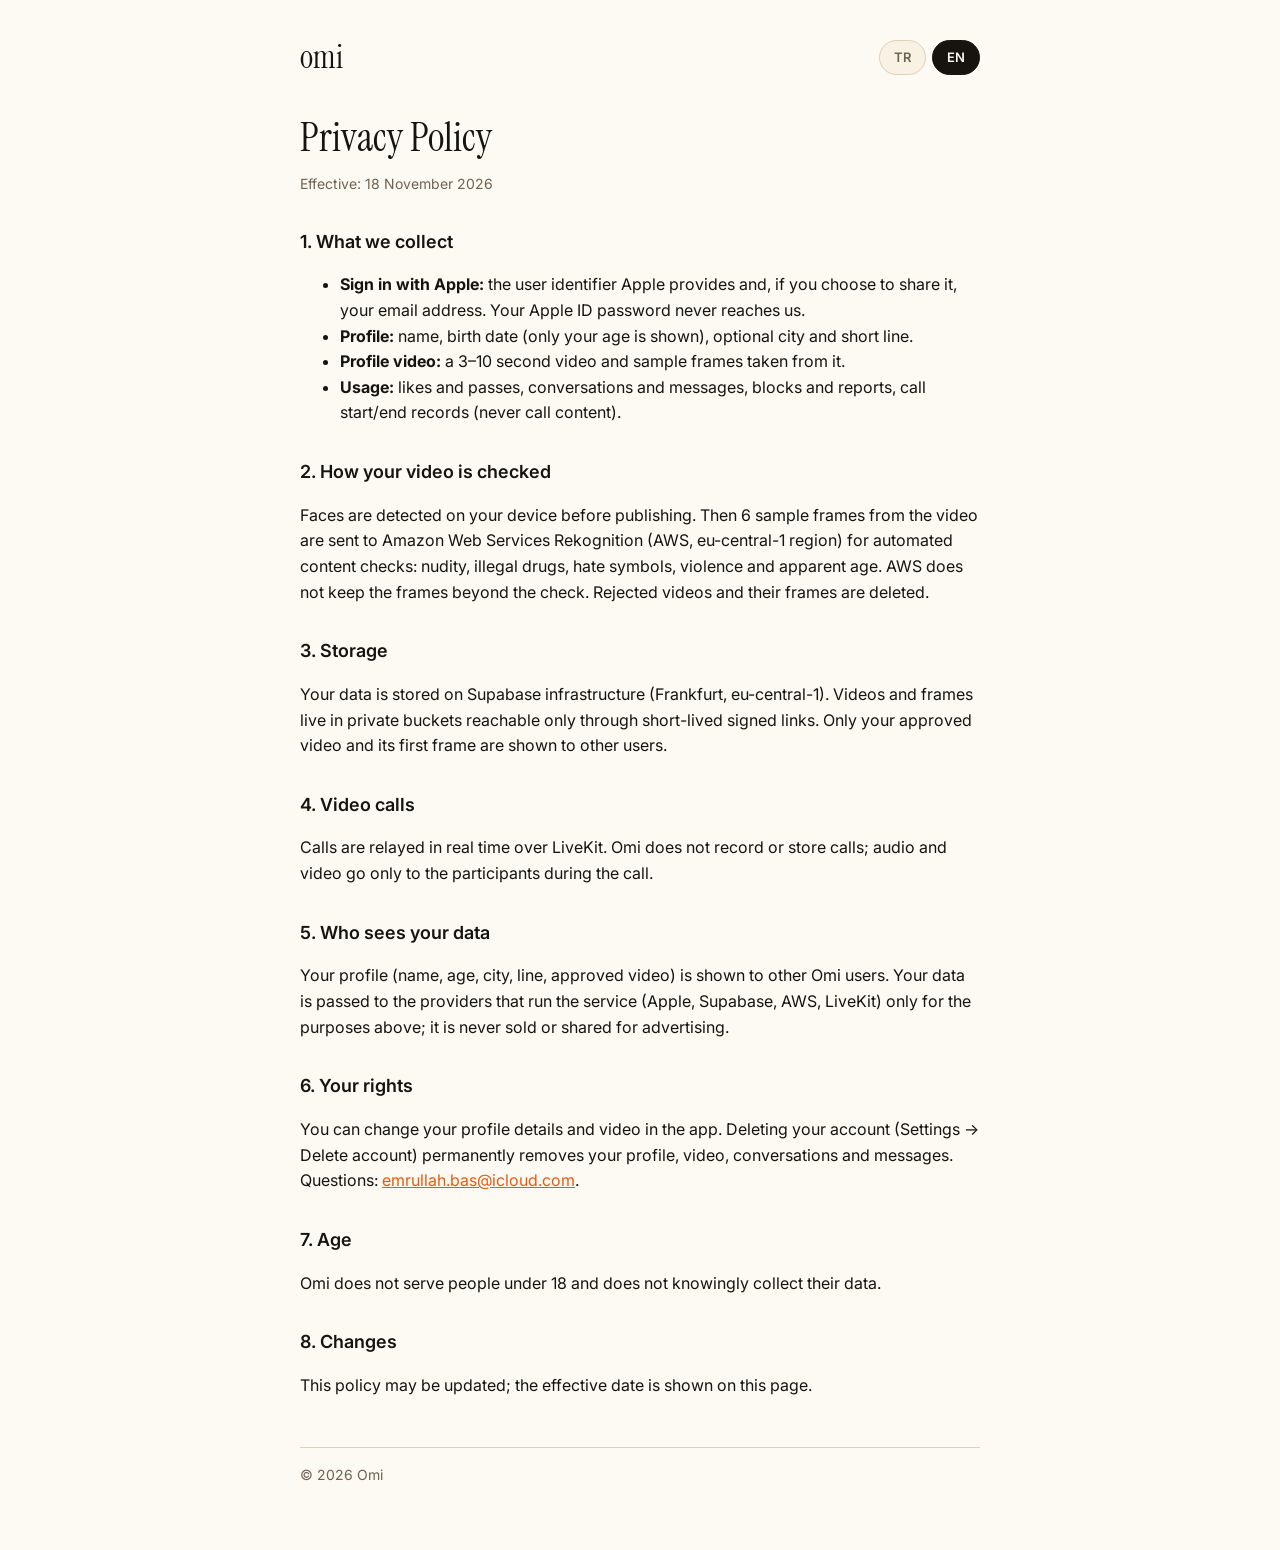
==== privacy.html @ 00ca7107 "Omi legal pages (TR/EN): terms and privacy" ====
<!doctype html><html lang="en"><head><meta charset="utf-8"><meta name="viewport" content="width=device-width, initial-scale=1"><link rel="preconnect" href="https://fonts.googleapis.com"><link href="https://fonts.googleapis.com/css2?family=Instrument+Serif&family=Inter:wght@400;600&display=swap" rel="stylesheet"><link rel="stylesheet" href="style.css"><script src="lang.js"></script><title>Omi — Privacy Policy</title></head><body><main><header><a class="wordmark" href="index.html">omi</a><div class="lang"><button data-set="tr">TR</button><button data-set="en">EN</button></div></header>
<section data-lang="tr"><h1>Gizlilik Politikası</h1><p class="muted">Yürürlük tarihi: 18 Kasım 2026</p>
<h2>1. Topladığımız veriler</h2><ul><li><strong>Apple ile Giriş:</strong> Apple'ın ilettiği kullanıcı kimliği ve (paylaşmayı seçerseniz) e-posta adresi. Apple Kimliğinizin parolası bize ulaşmaz.</li><li><strong>Profil:</strong> ad, doğum tarihi (yalnızca yaşınız gösterilir), isteğe bağlı şehir ve tanıtım satırı.</li><li><strong>Profil videosu:</strong> 3–10 saniyelik video ve ondan alınan örnek kareler.</li><li><strong>Kullanım:</strong> beğeniler, geçişler, konuşmalar ve mesajlar, engelleme ve bildirimler, görüşme başlangıç/bitiş kayıtları (görüşme içeriği değil).</li></ul>
<h2>2. Videonuzun kontrolü</h2><p>Videonuz yayınlanmadan önce cihazınızda yüz tespiti yapılır. Ardından videodan alınan 6 örnek kare, otomatik içerik kontrolü için Amazon Web Services Rekognition'a (AWS, eu-central-1 bölgesi) gönderilir; çıplaklık, yasaklı madde, nefret sembolü, şiddet ve görünür yaş değerlendirilir. AWS bu kareleri kontrol dışında saklamaz. Reddedilen videolar ve kareleri silinir.</p>
<h2>3. Saklama</h2><p>Verileriniz Supabase altyapısında (Frankfurt, eu-central-1) saklanır. Videolar ve kareler erişimi süreli imzalı bağlantılarla sınırlı özel depolama alanlarında tutulur. Yalnızca onaylanmış videonuz ve ilk karesi diğer kullanıcılara gösterilir.</p>
<h2>4. Görüntülü görüşme</h2><p>Görüntülü görüşmeler LiveKit üzerinden gerçek zamanlı iletilir. Omi görüşmeleri kaydetmez ve saklamaz; görüşme sırasında ses ve görüntü yalnızca katılımcılara iletilir.</p>
<h2>5. Kimlerle paylaşılır</h2><p>Profiliniz (ad, yaş, şehir, tanıtım, onaylı video) diğer Omi kullanıcılarına gösterilir. Verileriniz hizmeti işleten altyapı sağlayıcılarına (Apple, Supabase, AWS, LiveKit) yalnızca yukarıdaki amaçlarla aktarılır; reklam amacıyla satılmaz veya paylaşılmaz.</p>
<h2>6. Haklarınız</h2><p>Profil bilgilerinizi ve videonuzu uygulama içinden değiştirebilirsiniz. Hesabınızı Ayarlar → Hesabı sil ile sildiğinizde profiliniz, videonuz, konuşmalarınız ve mesajlarınız kalıcı olarak silinir. Sorularınız için <a href="mailto:emrullah.bas@icloud.com">emrullah.bas@icloud.com</a>.</p>
<h2>7. Yaş</h2><p>Omi 18 yaş altı kişilere hizmet vermez ve bilerek onlardan veri toplamaz.</p>
<h2>8. Değişiklikler</h2><p>Bu politika güncellenebilir; yürürlük tarihi bu sayfada belirtilir.</p></section>
<section data-lang="en"><h1>Privacy Policy</h1><p class="muted">Effective: 18 November 2026</p>
<h2>1. What we collect</h2><ul><li><strong>Sign in with Apple:</strong> the user identifier Apple provides and, if you choose to share it, your email address. Your Apple ID password never reaches us.</li><li><strong>Profile:</strong> name, birth date (only your age is shown), optional city and short line.</li><li><strong>Profile video:</strong> a 3–10 second video and sample frames taken from it.</li><li><strong>Usage:</strong> likes and passes, conversations and messages, blocks and reports, call start/end records (never call content).</li></ul>
<h2>2. How your video is checked</h2><p>Faces are detected on your device before publishing. Then 6 sample frames from the video are sent to Amazon Web Services Rekognition (AWS, eu-central-1 region) for automated content checks: nudity, illegal drugs, hate symbols, violence and apparent age. AWS does not keep the frames beyond the check. Rejected videos and their frames are deleted.</p>
<h2>3. Storage</h2><p>Your data is stored on Supabase infrastructure (Frankfurt, eu-central-1). Videos and frames live in private buckets reachable only through short-lived signed links. Only your approved video and its first frame are shown to other users.</p>
<h2>4. Video calls</h2><p>Calls are relayed in real time over LiveKit. Omi does not record or store calls; audio and video go only to the participants during the call.</p>
<h2>5. Who sees your data</h2><p>Your profile (name, age, city, line, approved video) is shown to other Omi users. Your data is passed to the providers that run the service (Apple, Supabase, AWS, LiveKit) only for the purposes above; it is never sold or shared for advertising.</p>
<h2>6. Your rights</h2><p>You can change your profile details and video in the app. Deleting your account (Settings → Delete account) permanently removes your profile, video, conversations and messages. Questions: <a href="mailto:emrullah.bas@icloud.com">emrullah.bas@icloud.com</a>.</p>
<h2>7. Age</h2><p>Omi does not serve people under 18 and does not knowingly collect their data.</p>
<h2>8. Changes</h2><p>This policy may be updated; the effective date is shown on this page.</p></section>
<footer>© 2026 Omi</footer></main></body></html>
---- style.css ----
:root { --cream: #FDFAF3; --cream2: #F8F1E4; --line: #DFD0B6; --ink: #17130E; --ink2: #6E6253; --orange: #EA5A0C; }
* { box-sizing: border-box; }
body { margin: 0; background: var(--cream); color: var(--ink); font-family: Inter, -apple-system, system-ui, sans-serif; line-height: 1.6; }
main { max-width: 720px; margin: 0 auto; padding: 32px 20px 64px; }
header { display: flex; align-items: center; justify-content: space-between; gap: 16px; margin-bottom: 32px; }
.wordmark { font-family: 'Instrument Serif', Georgia, serif; font-size: 32px; text-decoration: none; color: var(--ink); }
.lang { display: flex; gap: 6px; }
.lang button { border: 1px solid var(--line); background: var(--cream2); color: var(--ink2); border-radius: 999px; padding: 6px 14px; font: inherit; font-size: 13px; font-weight: 600; cursor: pointer; }
.lang button[aria-pressed="true"] { background: var(--ink); color: var(--cream); border-color: var(--ink); }
h1 { font-family: 'Instrument Serif', Georgia, serif; font-weight: 400; font-size: 40px; line-height: 1.1; margin: 0 0 8px; }
h2 { font-size: 18px; font-weight: 600; margin: 32px 0 8px; }
p, li { font-size: 16px; color: var(--ink); }
.muted { color: var(--ink2); font-size: 14px; }
nav.links { display: flex; gap: 20px; margin: 24px 0; font-size: 15px; }
a { color: var(--orange); }
[hidden] { display: none !important; }
footer { margin-top: 48px; padding-top: 16px; border-top: 1px solid var(--line); font-size: 14px; color: var(--ink2); }
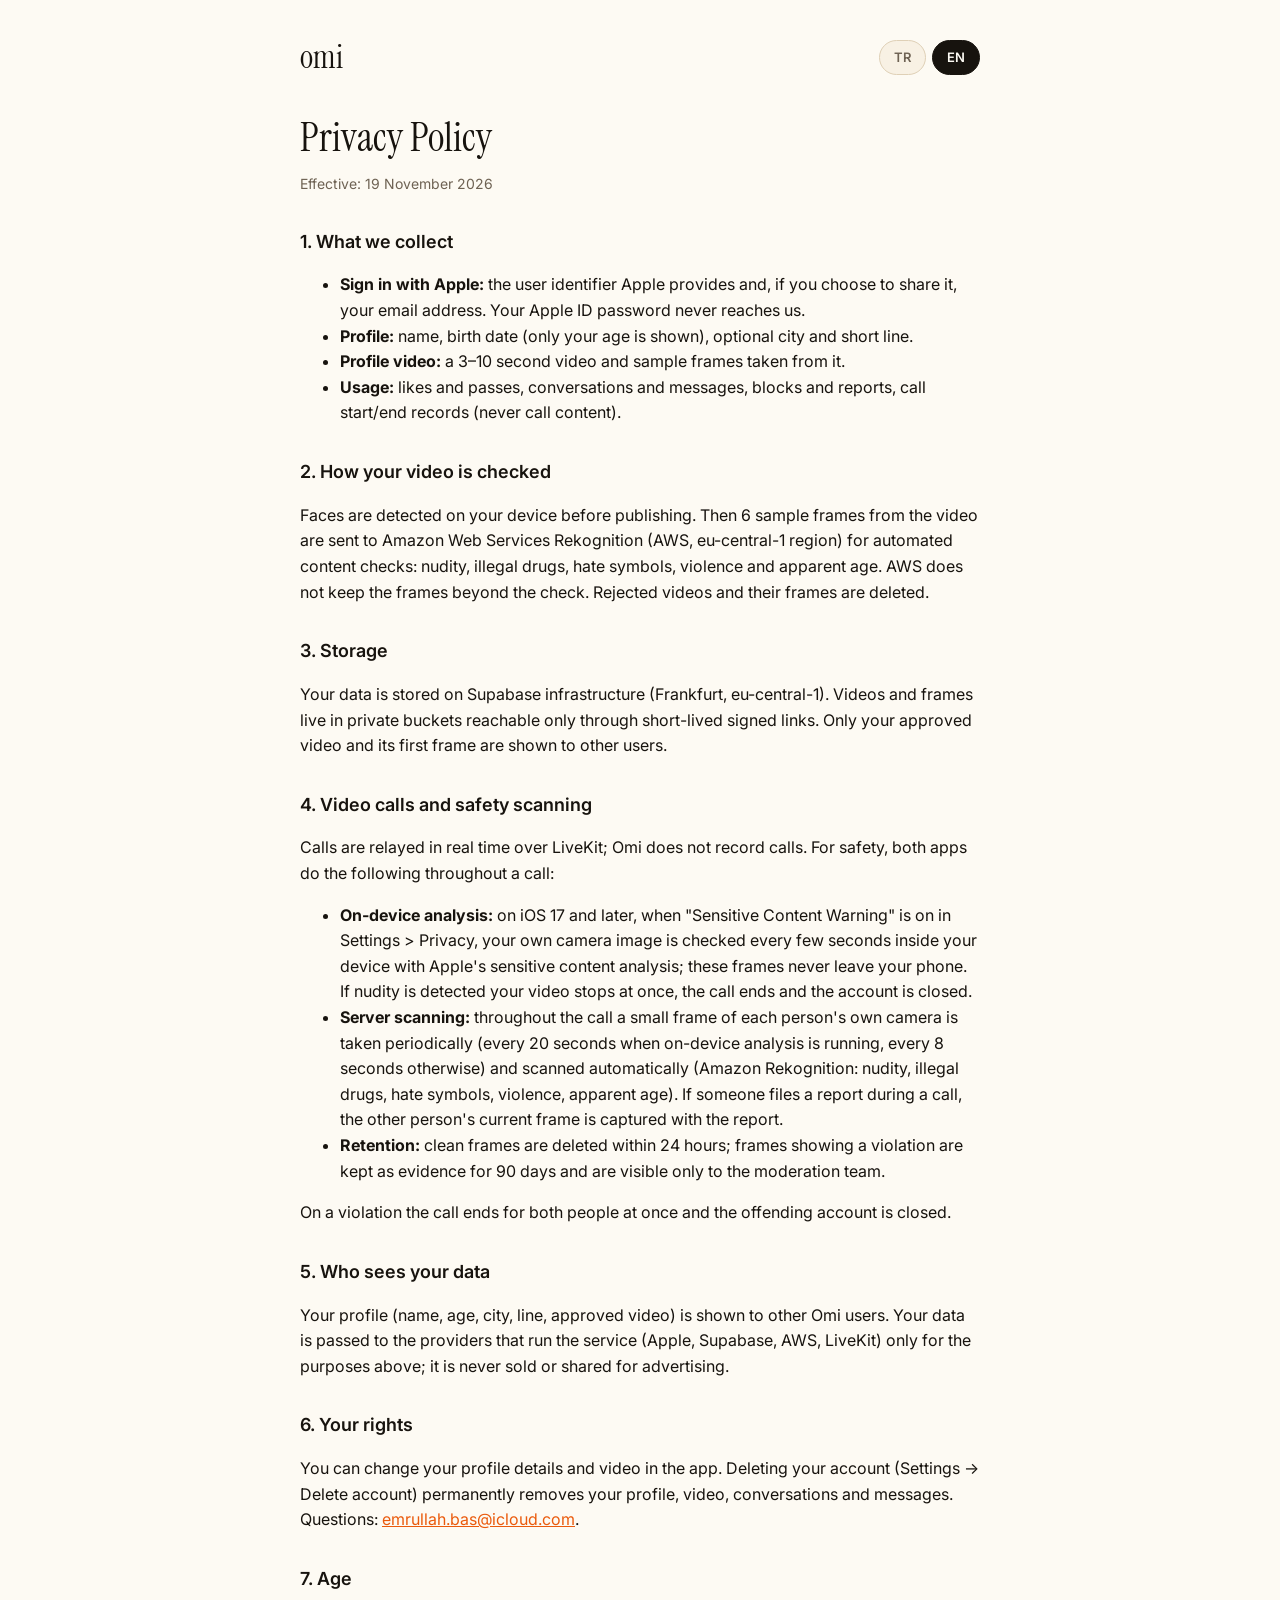
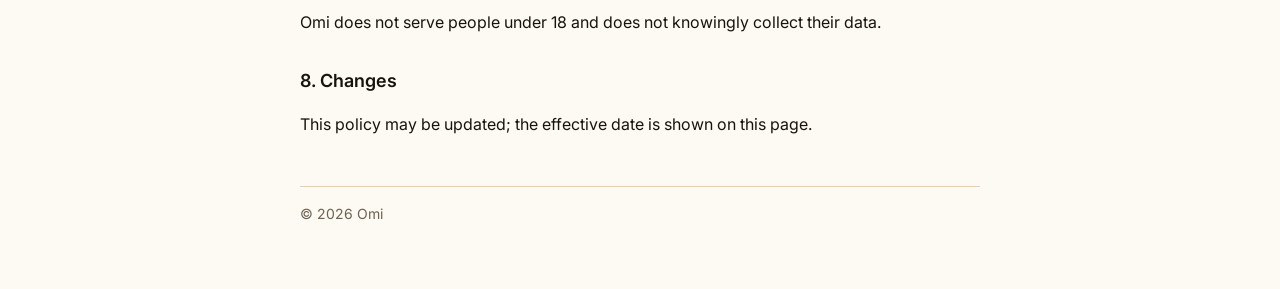
==== commit fcc3331b: "Privacy: live call safety scanning, on-device analysis, retention" ====
--- a/privacy.html
+++ b/privacy.html
@@ -1,18 +1,18 @@
 <!doctype html><html lang="en"><head><meta charset="utf-8"><meta name="viewport" content="width=device-width, initial-scale=1"><link rel="preconnect" href="https://fonts.googleapis.com"><link href="https://fonts.googleapis.com/css2?family=Instrument+Serif&family=Inter:wght@400;600&display=swap" rel="stylesheet"><link rel="stylesheet" href="style.css"><script src="lang.js"></script><title>Omi — Privacy Policy</title></head><body><main><header><a class="wordmark" href="index.html">omi</a><div class="lang"><button data-set="tr">TR</button><button data-set="en">EN</button></div></header>
-<section data-lang="tr"><h1>Gizlilik Politikası</h1><p class="muted">Yürürlük tarihi: 18 Kasım 2026</p>
+<section data-lang="tr"><h1>Gizlilik Politikası</h1><p class="muted">Yürürlük tarihi: 19 Kasım 2026</p>
 <h2>1. Topladığımız veriler</h2><ul><li><strong>Apple ile Giriş:</strong> Apple'ın ilettiği kullanıcı kimliği ve (paylaşmayı seçerseniz) e-posta adresi. Apple Kimliğinizin parolası bize ulaşmaz.</li><li><strong>Profil:</strong> ad, doğum tarihi (yalnızca yaşınız gösterilir), isteğe bağlı şehir ve tanıtım satırı.</li><li><strong>Profil videosu:</strong> 3–10 saniyelik video ve ondan alınan örnek kareler.</li><li><strong>Kullanım:</strong> beğeniler, geçişler, konuşmalar ve mesajlar, engelleme ve bildirimler, görüşme başlangıç/bitiş kayıtları (görüşme içeriği değil).</li></ul>
 <h2>2. Videonuzun kontrolü</h2><p>Videonuz yayınlanmadan önce cihazınızda yüz tespiti yapılır. Ardından videodan alınan 6 örnek kare, otomatik içerik kontrolü için Amazon Web Services Rekognition'a (AWS, eu-central-1 bölgesi) gönderilir; çıplaklık, yasaklı madde, nefret sembolü, şiddet ve görünür yaş değerlendirilir. AWS bu kareleri kontrol dışında saklamaz. Reddedilen videolar ve kareleri silinir.</p>
 <h2>3. Saklama</h2><p>Verileriniz Supabase altyapısında (Frankfurt, eu-central-1) saklanır. Videolar ve kareler erişimi süreli imzalı bağlantılarla sınırlı özel depolama alanlarında tutulur. Yalnızca onaylanmış videonuz ve ilk karesi diğer kullanıcılara gösterilir.</p>
-<h2>4. Görüntülü görüşme</h2><p>Görüntülü görüşmeler LiveKit üzerinden gerçek zamanlı iletilir. Omi görüşmeleri kaydetmez ve saklamaz; görüşme sırasında ses ve görüntü yalnızca katılımcılara iletilir.</p>
+<h2>4. Görüntülü görüşme ve güvenlik taraması</h2><p>Görüntülü görüşmeler LiveKit üzerinden gerçek zamanlı iletilir; Omi görüşmeleri kaydetmez. Güvenlik için görüşme boyunca iki uygulama da şunları yapar:</p><ul><li><strong>Cihaz içi analiz:</strong> iOS 17 ve üzeri cihazlarda, Ayarlar &gt; Gizlilik'teki "Hassas İçerik Uyarısı" açıksa, kendi kamera görüntün birkaç saniyede bir cihazının içinde Apple'ın hassas içerik analiziyle kontrol edilir; bu kareler cihazından çıkmaz. Çıplaklık tespit edilirse yayın anında durur, görüşme biter ve hesap kapatılır.</li><li><strong>Sunucu taraması:</strong> görüşme boyunca her iki taraftan periyodik olarak (cihaz içi analiz çalışıyorsa 20 saniyede bir, çalışmıyorsa 8 saniyede bir) kendi kamerasının küçük bir karesi alınır ve otomatik olarak taranır (Amazon Rekognition: çıplaklık, yasaklı madde, nefret sembolü, şiddet, görünür yaş). Bir kullanıcı görüşme sırasında bildirimde bulunursa karşı tarafın o anki karesi de bildirimle birlikte alınır.</li><li><strong>Saklama:</strong> temiz kareler 24 saat içinde silinir; bir ihlal tespit edilen kareler kanıt olarak 90 gün saklanır ve yalnızca moderasyon ekibi görebilir.</li></ul><p>İhlalde görüşme her iki taraf için anında sonlandırılır ve ihlal eden hesap kapatılır.</p>
 <h2>5. Kimlerle paylaşılır</h2><p>Profiliniz (ad, yaş, şehir, tanıtım, onaylı video) diğer Omi kullanıcılarına gösterilir. Verileriniz hizmeti işleten altyapı sağlayıcılarına (Apple, Supabase, AWS, LiveKit) yalnızca yukarıdaki amaçlarla aktarılır; reklam amacıyla satılmaz veya paylaşılmaz.</p>
 <h2>6. Haklarınız</h2><p>Profil bilgilerinizi ve videonuzu uygulama içinden değiştirebilirsiniz. Hesabınızı Ayarlar → Hesabı sil ile sildiğinizde profiliniz, videonuz, konuşmalarınız ve mesajlarınız kalıcı olarak silinir. Sorularınız için <a href="mailto:emrullah.bas@icloud.com">emrullah.bas@icloud.com</a>.</p>
 <h2>7. Yaş</h2><p>Omi 18 yaş altı kişilere hizmet vermez ve bilerek onlardan veri toplamaz.</p>
 <h2>8. Değişiklikler</h2><p>Bu politika güncellenebilir; yürürlük tarihi bu sayfada belirtilir.</p></section>
-<section data-lang="en"><h1>Privacy Policy</h1><p class="muted">Effective: 18 November 2026</p>
+<section data-lang="en"><h1>Privacy Policy</h1><p class="muted">Effective: 19 November 2026</p>
 <h2>1. What we collect</h2><ul><li><strong>Sign in with Apple:</strong> the user identifier Apple provides and, if you choose to share it, your email address. Your Apple ID password never reaches us.</li><li><strong>Profile:</strong> name, birth date (only your age is shown), optional city and short line.</li><li><strong>Profile video:</strong> a 3–10 second video and sample frames taken from it.</li><li><strong>Usage:</strong> likes and passes, conversations and messages, blocks and reports, call start/end records (never call content).</li></ul>
 <h2>2. How your video is checked</h2><p>Faces are detected on your device before publishing. Then 6 sample frames from the video are sent to Amazon Web Services Rekognition (AWS, eu-central-1 region) for automated content checks: nudity, illegal drugs, hate symbols, violence and apparent age. AWS does not keep the frames beyond the check. Rejected videos and their frames are deleted.</p>
 <h2>3. Storage</h2><p>Your data is stored on Supabase infrastructure (Frankfurt, eu-central-1). Videos and frames live in private buckets reachable only through short-lived signed links. Only your approved video and its first frame are shown to other users.</p>
-<h2>4. Video calls</h2><p>Calls are relayed in real time over LiveKit. Omi does not record or store calls; audio and video go only to the participants during the call.</p>
+<h2>4. Video calls and safety scanning</h2><p>Calls are relayed in real time over LiveKit; Omi does not record calls. For safety, both apps do the following throughout a call:</p><ul><li><strong>On-device analysis:</strong> on iOS 17 and later, when "Sensitive Content Warning" is on in Settings &gt; Privacy, your own camera image is checked every few seconds inside your device with Apple's sensitive content analysis; these frames never leave your phone. If nudity is detected your video stops at once, the call ends and the account is closed.</li><li><strong>Server scanning:</strong> throughout the call a small frame of each person's own camera is taken periodically (every 20 seconds when on-device analysis is running, every 8 seconds otherwise) and scanned automatically (Amazon Rekognition: nudity, illegal drugs, hate symbols, violence, apparent age). If someone files a report during a call, the other person's current frame is captured with the report.</li><li><strong>Retention:</strong> clean frames are deleted within 24 hours; frames showing a violation are kept as evidence for 90 days and are visible only to the moderation team.</li></ul><p>On a violation the call ends for both people at once and the offending account is closed.</p>
 <h2>5. Who sees your data</h2><p>Your profile (name, age, city, line, approved video) is shown to other Omi users. Your data is passed to the providers that run the service (Apple, Supabase, AWS, LiveKit) only for the purposes above; it is never sold or shared for advertising.</p>
 <h2>6. Your rights</h2><p>You can change your profile details and video in the app. Deleting your account (Settings → Delete account) permanently removes your profile, video, conversations and messages. Questions: <a href="mailto:emrullah.bas@icloud.com">emrullah.bas@icloud.com</a>.</p>
 <h2>7. Age</h2><p>Omi does not serve people under 18 and does not knowingly collect their data.</p>
